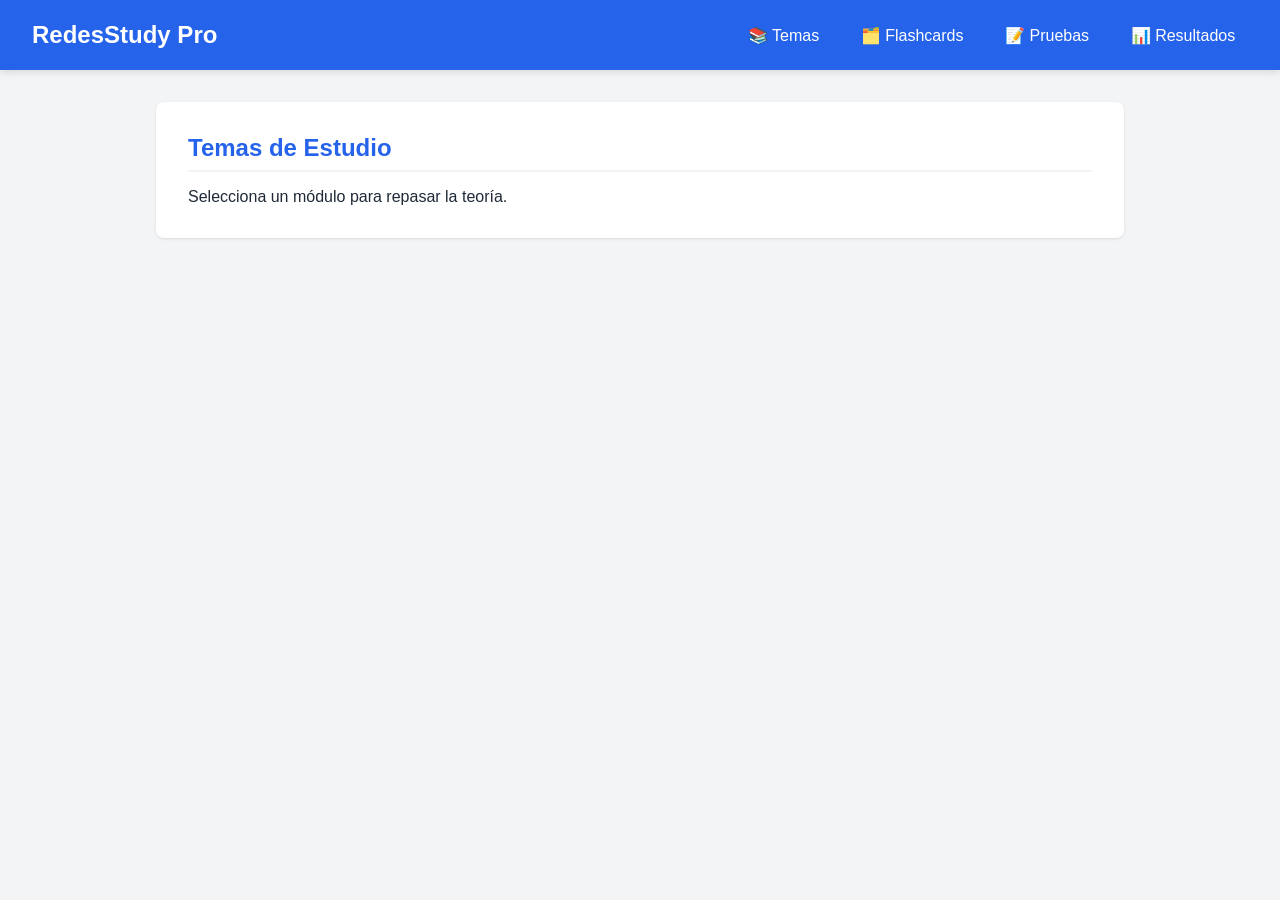
==== index.html @ f57ef997 "Feat: creacion de archivos base para aplicacion de estudios" ====
<!DOCTYPE html>
<html lang="es">
<head>
    <meta charset="UTF-8">
    <meta name="viewport" content="width=device-width, initial-scale=1.0">
    <title>StudyApp - Examen de Redes</title>
    <link rel="stylesheet" href="css/styles.css">
</head>
<body>
    <!-- Barra de Navegación -->
    <nav class="navbar">
        <div class="logo">RedesStudy Pro</div>
        <ul class="nav-links">
            <li><button onclick="navigateTo('temas')">📚 Temas</button></li>
            <li><button onclick="navigateTo('flashcards')">🗂️ Flashcards</button></li>
            <li><button onclick="navigateTo('pruebas')">📝 Pruebas</button></li>
            <li><button onclick="navigateTo('resultados')">📊 Resultados</button></li>
        </ul>
    </nav>

    <!-- Contenedor Principal -->
    <main id="app-content">
        
        <!-- Sección: Temas de Estudio -->
        <section id="temas" class="view-section active">
            <h2>Temas de Estudio</h2>
            <p>Selecciona un módulo para repasar la teoría.</p>
            <div id="temas-container" class="grid-container"></div>
        </section>

        <!-- Sección: Flashcards -->
        <section id="flashcards" class="view-section hidden">
            <h2>Flashcards</h2>
            <div id="flashcard-container"></div>
        </section>

        <!-- Sección: Pruebas -->
        <section id="pruebas" class="view-section hidden">
            <h2>Prueba de Conocimientos</h2>
            <div id="pruebas-container"></div>
        </section>

        <!-- Sección: Resultados -->
        <section id="resultados" class="view-section hidden">
            <h2>Análisis de Resultados</h2>
            <div id="resultados-container"></div>
        </section>

    </main>

    <!-- Scripts (El orden importa: primero los datos, luego la lógica) -->
    <script src="js/data.js"></script>
    <script src="js/app.js"></script>
</body>
</html>
---- css/styles.css ----
/* Variables Globales */
:root {
    --primary-color: #2563eb;
    --secondary-color: #1e40af;
    --bg-color: #f3f4f6;
    --text-color: #1f2937;
    --card-bg: #ffffff;
}

* {
    margin: 0;
    padding: 0;
    box-sizing: border-box;
    font-family: 'Segoe UI', Tahoma, Geneva, Verdana, sans-serif;
}

body {
    background-color: var(--bg-color);
    color: var(--text-color);
}

/* Navegación - Enfoque Móvil */
.navbar {
    background-color: var(--primary-color);
    padding: 1rem;
    display: flex;
    flex-direction: column; /* Apila logo y botones en móvil */
    gap: 1rem;
    align-items: center;
    color: white;
    box-shadow: 0 4px 6px -1px rgba(0, 0, 0, 0.1);
}

.logo {
    font-size: 1.25rem;
    font-weight: bold;
    text-align: center;
}

.nav-links {
    list-style: none;
    display: flex;
    flex-wrap: wrap; /* Permite que los botones bajen de línea si no caben */
    justify-content: center;
    gap: 0.5rem;
    width: 100%;
}

/* Botones con áreas táctiles más amplias */
.nav-links button {
    background: rgba(255, 255, 255, 0.1);
    border: 1px solid rgba(255, 255, 255, 0.2);
    color: white;
    font-size: 0.9rem;
    cursor: pointer;
    padding: 0.6rem 0.8rem;
    border-radius: 8px;
    transition: background-color 0.3s;
    flex-grow: 1; /* Los botones se estiran para llenar espacios vacíos en móvil */
    text-align: center;
}

.nav-links button:active,
.nav-links button:hover {
    background-color: var(--secondary-color);
}

/* Contenedor Principal */
main {
    width: 100%;
    max-width: 1000px;
    margin: 1rem auto;
    padding: 0 0.75rem; /* Menos padding lateral en móvil */
}

/* Control de Vistas */
.view-section {
    background-color: var(--card-bg);
    padding: 1.25rem;
    border-radius: 8px;
    box-shadow: 0 1px 3px rgba(0,0,0,0.1);
}

.hidden {
    display: none !important;
}

.active {
    display: block;
    animation: fadeIn 0.3s ease-in-out;
}

h2 {
    margin-bottom: 1rem;
    color: var(--primary-color);
    border-bottom: 2px solid var(--bg-color);
    padding-bottom: 0.5rem;
    font-size: 1.3rem;
}

/* Transición suave al cambiar de vista */
@keyframes fadeIn {
    from { opacity: 0; transform: translateY(5px); }
    to { opacity: 1; transform: translateY(0); }
}

/* --- MEDIA QUERIES (Tablets y Desktop) --- */
@media (min-width: 768px) {
    .navbar {
        flex-direction: row;
        justify-content: space-between;
        padding: 1rem 2rem;
    }

    .logo {
        font-size: 1.5rem;
    }

    .nav-links {
        width: auto;
        gap: 1rem;
    }

    .nav-links button {
        background: none;
        border: none;
        font-size: 1rem;
        flex-grow: 0;
    }

    main {
        margin: 2rem auto;
        padding: 0 1rem;
    }

    .view-section {
        padding: 2rem;
    }

    h2 {
        font-size: 1.5rem;
    }
}
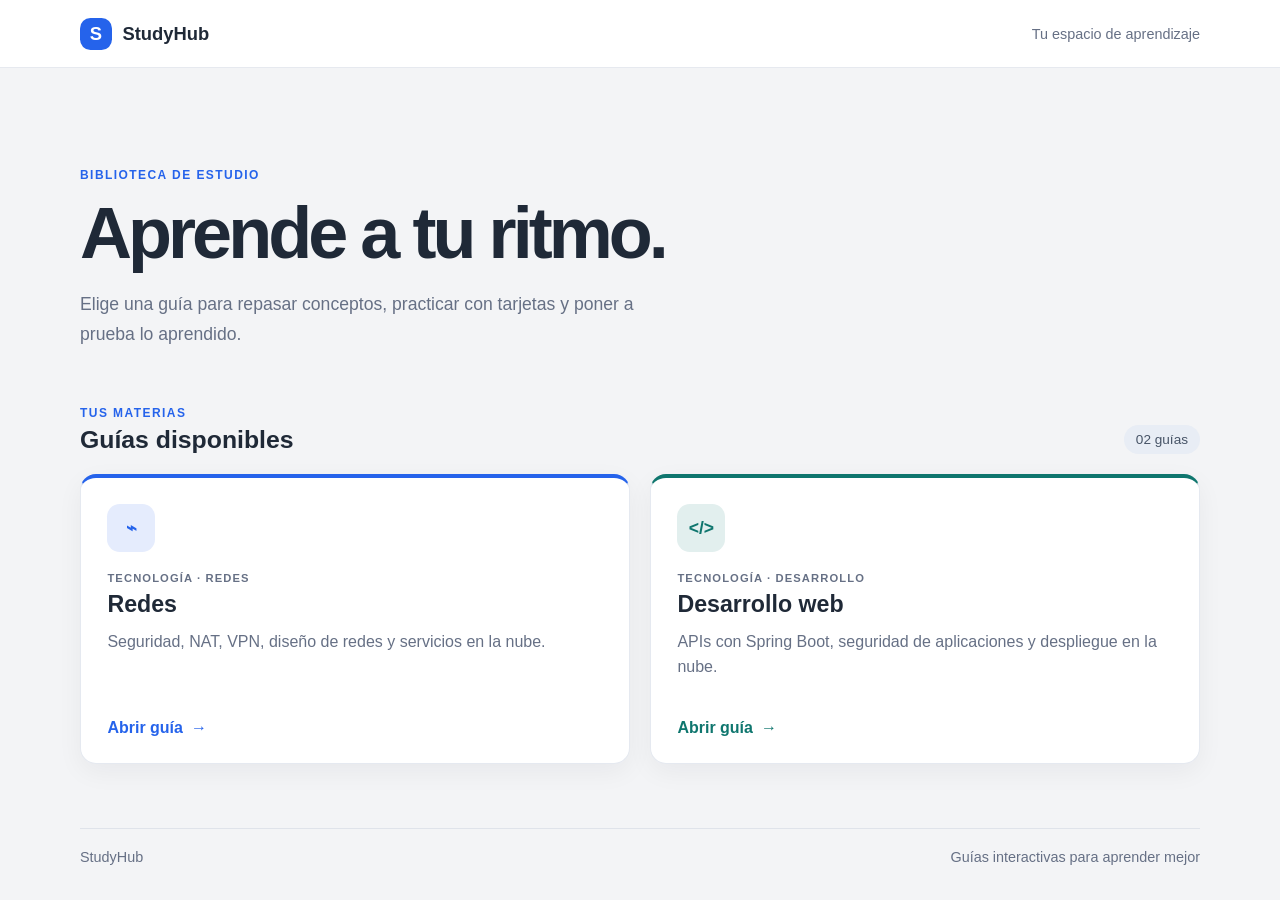
==== commit 72bd05b9: "Se actualiza index a dashboard general" ====
--- a/index.html
+++ b/index.html
@@ -3,53 +3,50 @@
 <head>
     <meta charset="UTF-8">
     <meta name="viewport" content="width=device-width, initial-scale=1.0">
-    <title>StudyApp - Examen de Redes</title>
+    <meta name="description" content="Accede a tus guías interactivas de estudio.">
+    <title>StudyHub | Guías de estudio</title>
     <link rel="stylesheet" href="css/styles.css">
 </head>
 <body>
-    <!-- Barra de Navegación -->
-    <nav class="navbar">
-        <div class="logo">RedesStudy Pro</div>
-        <ul class="nav-links">
-            <li><button onclick="navigateTo('temas')">📚 Temas</button></li>
-            <li><button onclick="navigateTo('flashcards')">🗂️ Flashcards</button></li>
-            <li><button onclick="navigateTo('pruebas')">📝 Pruebas</button></li>
-            <li><button onclick="navigateTo('resultados')">📊 Resultados</button></li>
-        </ul>
-    </nav>
-
-    <!-- Contenedor Principal -->
-    <main id="app-content">
-        
-        <!-- Sección: Temas de Estudio -->
-        <section id="temas" class="view-section active">
-            <h2>Temas de Estudio</h2>
-            <p>Selecciona un módulo para repasar la teoría.</p>
-            <div id="temas-container" class="grid-container"></div>
+    <header class="site-header">
+        <a class="brand" href="./" aria-label="StudyHub, inicio">
+            <span class="brand-mark" aria-hidden="true">S</span>
+            <span>StudyHub</span>
+        </a>
+        <span class="header-caption">Tu espacio de aprendizaje</span>
+    </header>
+    <main>
+        <section class="welcome">
+            <p class="eyebrow">BIBLIOTECA DE ESTUDIO</p>
+            <h1>Aprende a tu ritmo.</h1>
+            <p class="welcome-copy">Elige una guía para repasar conceptos, practicar con tarjetas y poner a prueba lo aprendido.</p>
         </section>
-
-        <!-- Sección: Flashcards -->
-        <section id="flashcards" class="view-section hidden">
-            <h2>Flashcards</h2>
-            <div id="flashcard-container"></div>
+        <section class="guides" aria-labelledby="guides-title">
+            <div class="section-heading">
+                <div>
+                    <p class="eyebrow">TUS MATERIAS</p>
+                    <h2 id="guides-title">Guías disponibles</h2>
+                </div>
+                <span class="guide-count">02 guías</span>
+            </div>
+            <div class="guide-grid">
+                <article class="guide-card network-card">
+                    <div class="guide-icon" aria-hidden="true">⌁</div>
+                    <p class="guide-category">TECNOLOGÍA · REDES</p>
+                    <h3>Redes</h3>
+                    <p>Seguridad, NAT, VPN, diseño de redes y servicios en la nube.</p>
+                    <a class="guide-link" href="Redes/">Abrir guía <span aria-hidden="true">→</span></a>
+                </article>
+                <article class="guide-card web-card">
+                    <div class="guide-icon" aria-hidden="true">&lt;/&gt;</div>
+                    <p class="guide-category">TECNOLOGÍA · DESARROLLO</p>
+                    <h3>Desarrollo web</h3>
+                    <p>APIs con Spring Boot, seguridad de aplicaciones y despliegue en la nube.</p>
+                    <a class="guide-link" href="Desarrollo_web/">Abrir guía <span aria-hidden="true">→</span></a>
+                </article>
+            </div>
         </section>
-
-        <!-- Sección: Pruebas -->
-        <section id="pruebas" class="view-section hidden">
-            <h2>Prueba de Conocimientos</h2>
-            <div id="pruebas-container"></div>
-        </section>
-
-        <!-- Sección: Resultados -->
-        <section id="resultados" class="view-section hidden">
-            <h2>Análisis de Resultados</h2>
-            <div id="resultados-container"></div>
-        </section>
-
     </main>
-
-    <!-- Scripts (El orden importa: primero los datos, luego la lógica) -->
-    <script src="js/data.js"></script>
-    <script src="js/app.js"></script>
+    <footer><span>StudyHub</span><span>Guías interactivas para aprender mejor</span></footer>
 </body>
-</html>+</html>
--- a/css/styles.css
+++ b/css/styles.css
@@ -1,143 +1,75 @@
-/* Variables Globales */
 :root {
+    color-scheme: light;
     --primary-color: #2563eb;
     --secondary-color: #1e40af;
     --bg-color: #f3f4f6;
     --text-color: #1f2937;
     --card-bg: #ffffff;
+    --muted-color: #667085;
 }
 
-* {
+* { box-sizing: border-box; }
+
+body {
+    min-width: 320px;
+    min-height: 100vh;
     margin: 0;
-    padding: 0;
-    box-sizing: border-box;
-    font-family: 'Segoe UI', Tahoma, Geneva, Verdana, sans-serif;
+    background: var(--bg-color);
+    color: var(--text-color);
+    font-family: "Segoe UI", Tahoma, Geneva, Verdana, sans-serif;
 }
 
-body {
-    background-color: var(--bg-color);
-    color: var(--text-color);
+.site-header {
+    display: flex;
+    align-items: center;
+    justify-content: space-between;
+    padding: 1.1rem max(1.25rem, calc((100% - 1120px) / 2));
+    background: var(--card-bg);
+    border-bottom: 1px solid #e6e9ef;
 }
 
-/* Navegación - Enfoque Móvil */
-.navbar {
-    background-color: var(--primary-color);
-    padding: 1rem;
-    display: flex;
-    flex-direction: column; /* Apila logo y botones en móvil */
-    gap: 1rem;
+.brand {
+    display: inline-flex;
     align-items: center;
-    color: white;
-    box-shadow: 0 4px 6px -1px rgba(0, 0, 0, 0.1);
+    gap: 0.65rem;
+    color: var(--text-color);
+    font-size: 1.15rem;
+    font-weight: 750;
+    text-decoration: none;
 }
 
-.logo {
-    font-size: 1.25rem;
-    font-weight: bold;
-    text-align: center;
+.brand-mark {
+    display: grid;
+    width: 2rem;
+    height: 2rem;
+    place-items: center;
+    border-radius: 0.65rem;
+    background: var(--primary-color);
+    color: white;
 }
 
-.nav-links {
-    list-style: none;
-    display: flex;
-    flex-wrap: wrap; /* Permite que los botones bajen de línea si no caben */
-    justify-content: center;
-    gap: 0.5rem;
-    width: 100%;
+.header-caption, footer { color: var(--muted-color); font-size: 0.9rem; }
+main { width: min(1120px, calc(100% - 2.5rem)); margin: 0 auto; }
+.welcome { padding: clamp(3rem, 8vw, 6.25rem) 0 3.5rem; }
+.eyebrow { margin: 0 0 0.8rem; color: var(--primary-color); font-size: 0.75rem; font-weight: 800; letter-spacing: 0.12em; }
+.welcome h1 { max-width: 680px; margin: 0; font-size: clamp(2.4rem, 6vw, 4.5rem); letter-spacing: -0.055em; line-height: 1.06; }
+.welcome-copy { max-width: 610px; margin: 1.2rem 0 0; color: var(--muted-color); font-size: 1.1rem; line-height: 1.7; }
+.section-heading { display: flex; align-items: end; justify-content: space-between; gap: 1rem; margin-bottom: 1.25rem; }
+.section-heading .eyebrow { margin-bottom: 0.35rem; }
+.section-heading h2 { margin: 0; font-size: 1.55rem; }
+.guide-count { padding: 0.45rem 0.75rem; border-radius: 999px; background: #e8edf5; color: #475467; font-size: 0.85rem; }
+.guide-grid { display: grid; grid-template-columns: repeat(auto-fit, minmax(min(100%, 300px), 1fr)); gap: 1.25rem; }
+.guide-card { display: flex; min-height: 290px; flex-direction: column; align-items: flex-start; padding: 1.65rem; border: 1px solid #e5e9f0; border-top: 4px solid var(--primary-color); border-radius: 1rem; background: var(--card-bg); box-shadow: 0 8px 26px rgb(16 24 40 / 5%); }
+.web-card { --primary-color: #0f766e; }
+.guide-icon { display: grid; min-width: 3rem; height: 3rem; place-items: center; padding: 0 0.55rem; border-radius: 0.8rem; background: color-mix(in srgb, var(--primary-color) 12%, white); color: var(--primary-color); font-size: 1.1rem; font-weight: 800; }
+.guide-category { margin: 1.25rem 0 0.45rem; color: var(--muted-color); font-size: 0.7rem; font-weight: 750; letter-spacing: 0.1em; }
+.guide-card h3 { margin: 0; font-size: 1.45rem; }
+.guide-card > p:not(.guide-category) { margin: 0.65rem 0 1.2rem; color: var(--muted-color); line-height: 1.6; }
+.guide-link { display: inline-flex; gap: 0.5rem; align-items: center; margin-top: auto; color: var(--primary-color); font-weight: 750; text-decoration: none; }
+.guide-link:hover { text-decoration: underline; }
+footer { display: flex; justify-content: space-between; gap: 1rem; width: min(1120px, calc(100% - 2.5rem)); margin: 4rem auto 0; padding: 1.25rem 0 1.5rem; border-top: 1px solid #dfe3ea; }
+
+@media (max-width: 540px) {
+    .header-caption { display: none; }
+    footer { flex-direction: column; gap: 0.35rem; }
 }
-
-/* Botones con áreas táctiles más amplias */
-.nav-links button {
-    background: rgba(255, 255, 255, 0.1);
-    border: 1px solid rgba(255, 255, 255, 0.2);
-    color: white;
-    font-size: 0.9rem;
-    cursor: pointer;
-    padding: 0.6rem 0.8rem;
-    border-radius: 8px;
-    transition: background-color 0.3s;
-    flex-grow: 1; /* Los botones se estiran para llenar espacios vacíos en móvil */
-    text-align: center;
-}
-
-.nav-links button:active,
-.nav-links button:hover {
-    background-color: var(--secondary-color);
-}
-
-/* Contenedor Principal */
-main {
-    width: 100%;
-    max-width: 1000px;
-    margin: 1rem auto;
-    padding: 0 0.75rem; /* Menos padding lateral en móvil */
-}
-
-/* Control de Vistas */
-.view-section {
-    background-color: var(--card-bg);
-    padding: 1.25rem;
-    border-radius: 8px;
-    box-shadow: 0 1px 3px rgba(0,0,0,0.1);
-}
-
-.hidden {
-    display: none !important;
-}
-
-.active {
-    display: block;
-    animation: fadeIn 0.3s ease-in-out;
-}
-
-h2 {
-    margin-bottom: 1rem;
-    color: var(--primary-color);
-    border-bottom: 2px solid var(--bg-color);
-    padding-bottom: 0.5rem;
-    font-size: 1.3rem;
-}
-
-/* Transición suave al cambiar de vista */
-@keyframes fadeIn {
-    from { opacity: 0; transform: translateY(5px); }
-    to { opacity: 1; transform: translateY(0); }
-}
-
-/* --- MEDIA QUERIES (Tablets y Desktop) --- */
-@media (min-width: 768px) {
-    .navbar {
-        flex-direction: row;
-        justify-content: space-between;
-        padding: 1rem 2rem;
-    }
-
-    .logo {
-        font-size: 1.5rem;
-    }
-
-    .nav-links {
-        width: auto;
-        gap: 1rem;
-    }
-
-    .nav-links button {
-        background: none;
-        border: none;
-        font-size: 1rem;
-        flex-grow: 0;
-    }
-
-    main {
-        margin: 2rem auto;
-        padding: 0 1rem;
-    }
-
-    .view-section {
-        padding: 2rem;
-    }
-
-    h2 {
-        font-size: 1.5rem;
-    }
-}
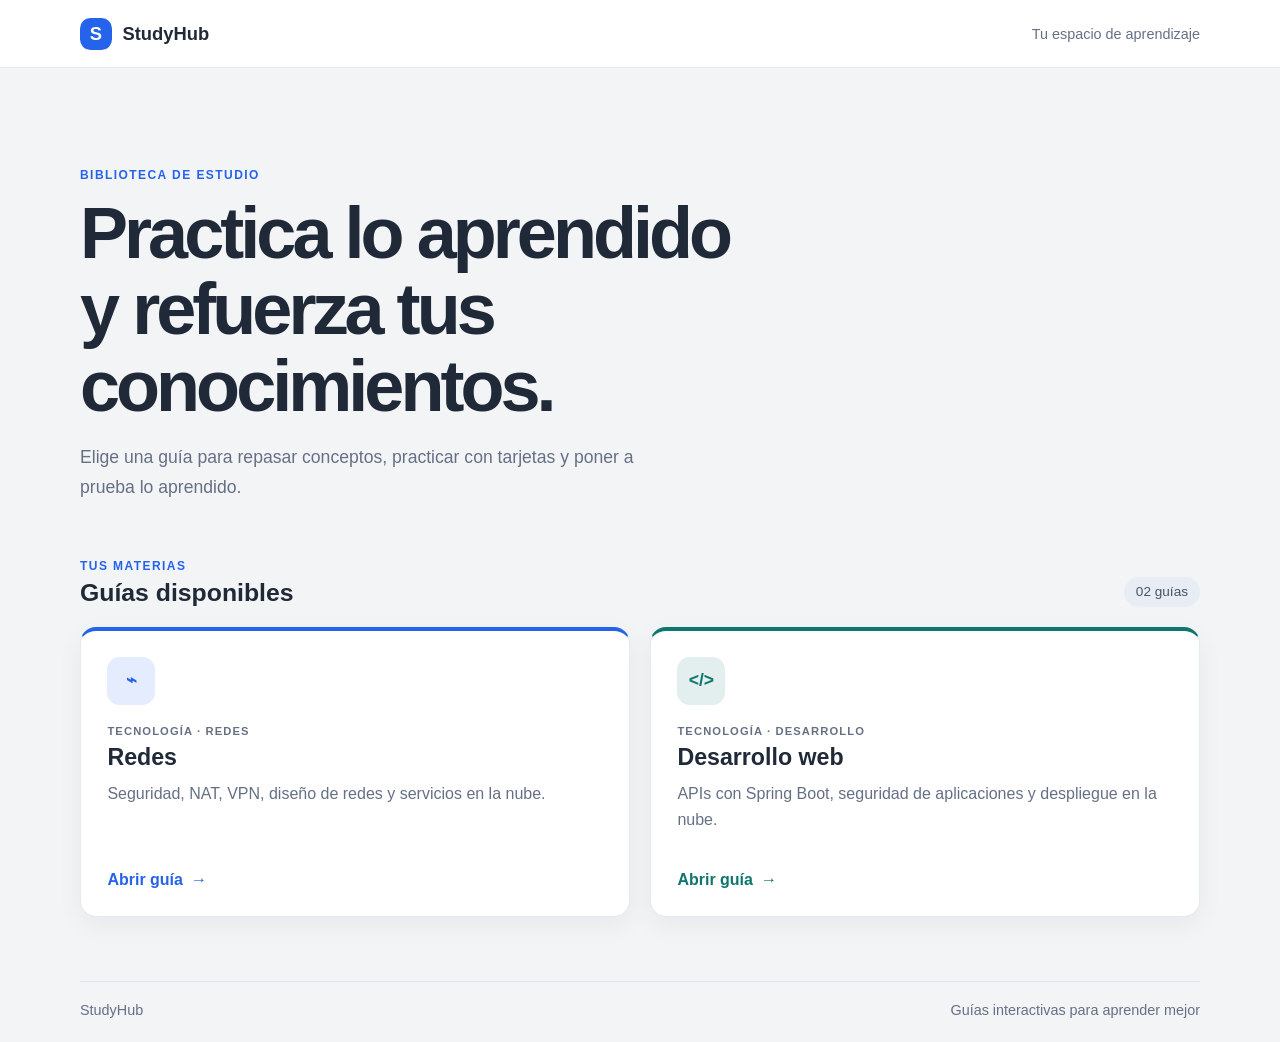
==== commit 11fd06f6: "feat: actualizacion de titulo" ====
--- a/index.html
+++ b/index.html
@@ -18,7 +18,7 @@
     <main>
         <section class="welcome">
             <p class="eyebrow">BIBLIOTECA DE ESTUDIO</p>
-            <h1>Aprende a tu ritmo.</h1>
+            <h1>Practica lo aprendido y refuerza tus conocimientos.</h1>
             <p class="welcome-copy">Elige una guía para repasar conceptos, practicar con tarjetas y poner a prueba lo aprendido.</p>
         </section>
         <section class="guides" aria-labelledby="guides-title">
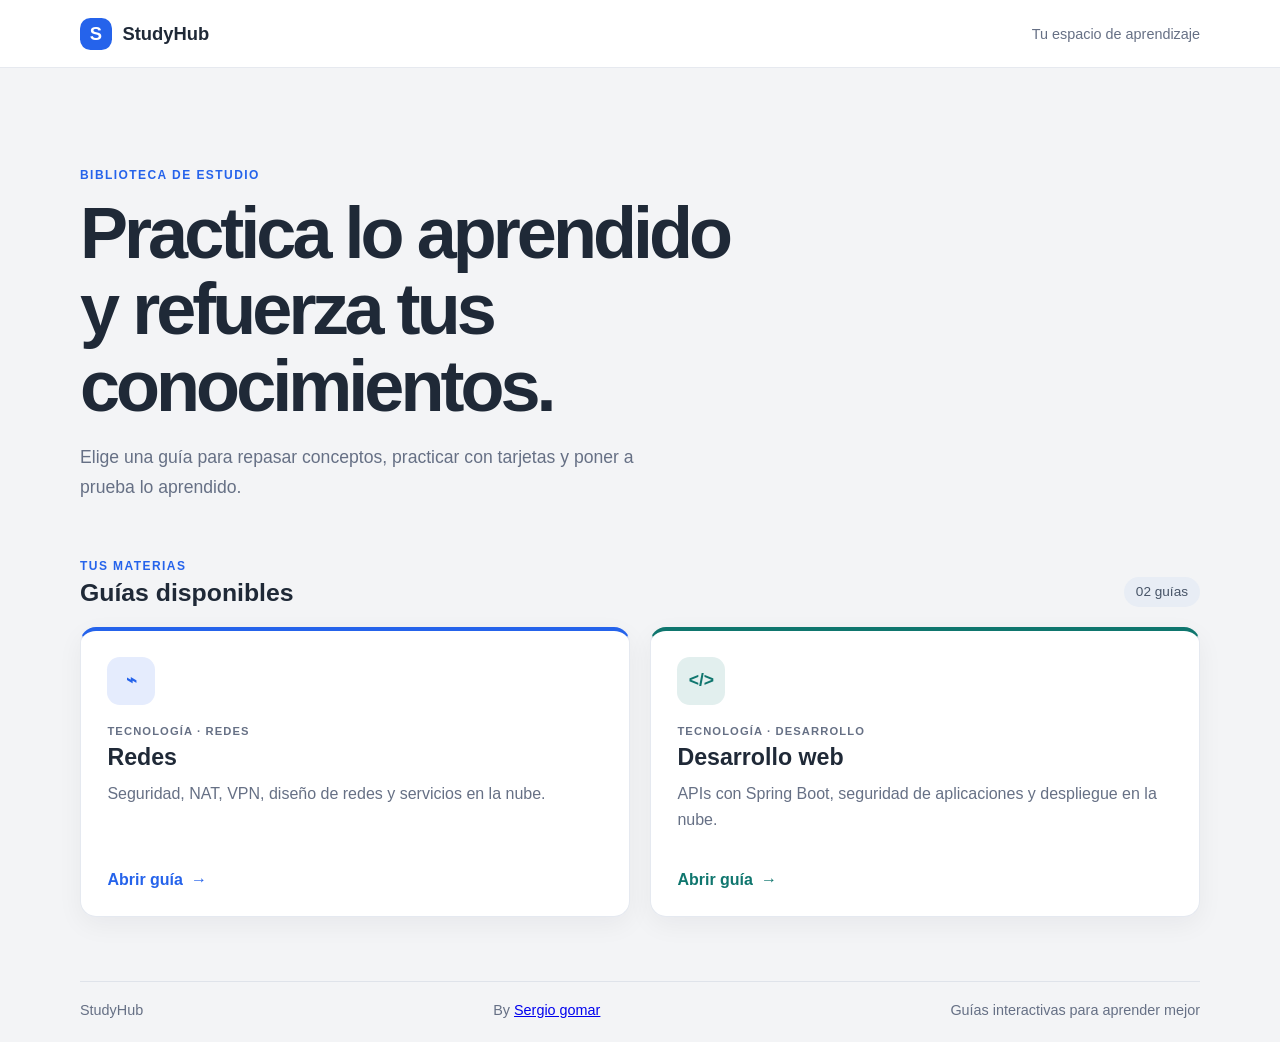
==== commit cc96e3e7: "Feat: Se agrega linkedin al footer xd" ====
--- a/index.html
+++ b/index.html
@@ -47,6 +47,6 @@
             </div>
         </section>
     </main>
-    <footer><span>StudyHub</span><span>Guías interactivas para aprender mejor</span></footer>
+    <footer><span>StudyHub</span><span>By <a href="https://www.linkedin.com/in/sergio-gomar/" target="_blank">Sergio gomar</a></span><span>Guías interactivas para aprender mejor</span></footer>
 </body>
 </html>
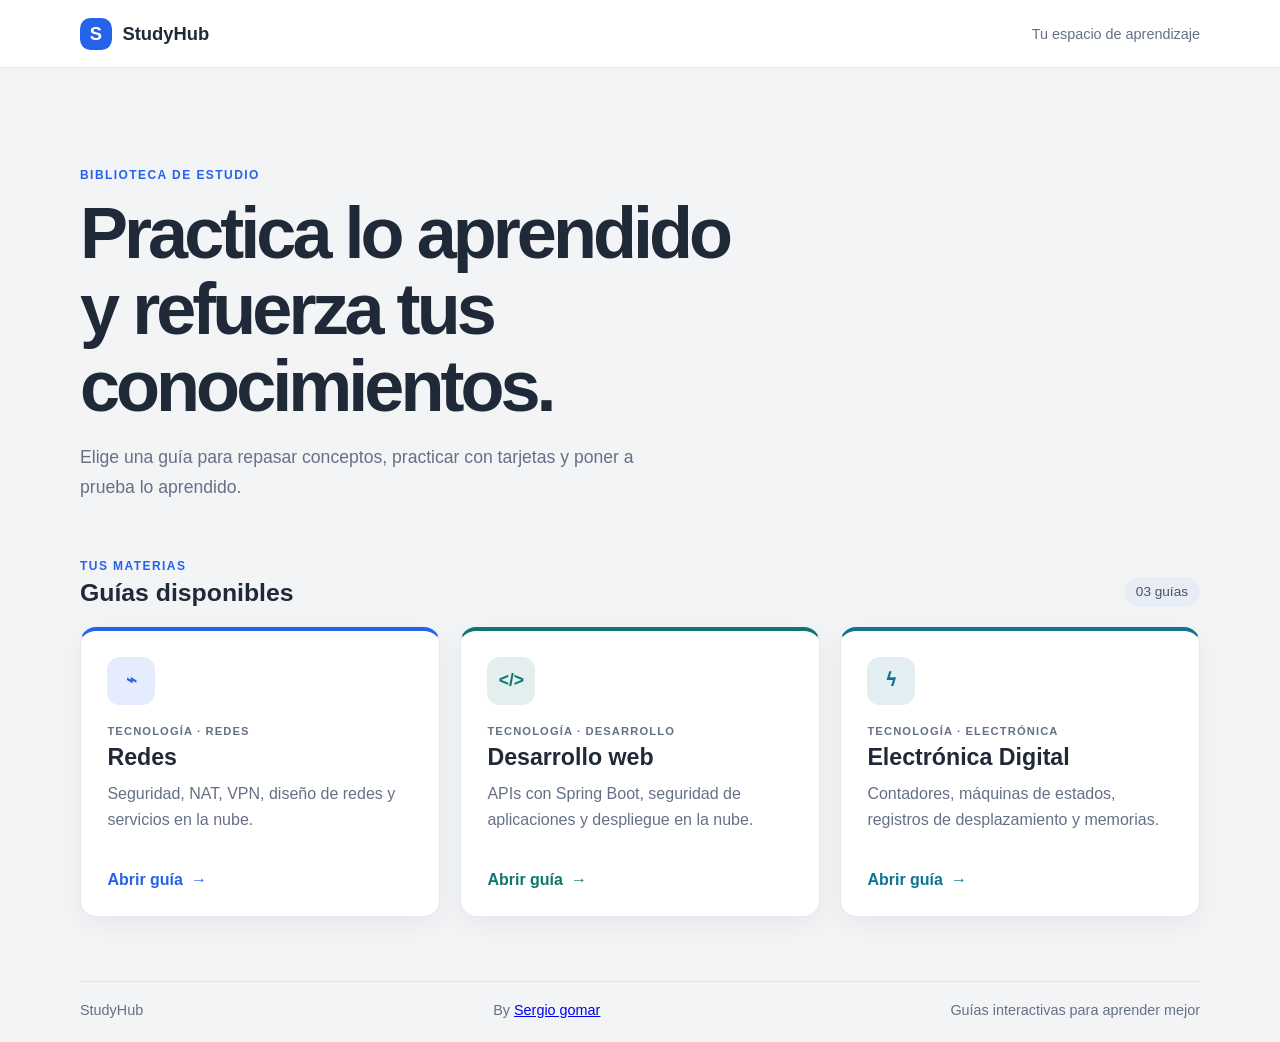
==== commit 1c628923: "feat: se agrega modulo de electronica digital" ====
--- a/index.html
+++ b/index.html
@@ -27,7 +27,7 @@
                     <p class="eyebrow">TUS MATERIAS</p>
                     <h2 id="guides-title">Guías disponibles</h2>
                 </div>
-                <span class="guide-count">02 guías</span>
+                <span class="guide-count">03 guías</span>
             </div>
             <div class="guide-grid">
                 <article class="guide-card network-card">
@@ -44,6 +44,13 @@
                     <p>APIs con Spring Boot, seguridad de aplicaciones y despliegue en la nube.</p>
                     <a class="guide-link" href="Desarrollo_web/">Abrir guía <span aria-hidden="true">→</span></a>
                 </article>
+                <article class="guide-card electronics-card">
+                    <div class="guide-icon" aria-hidden="true">ϟ</div>
+                    <p class="guide-category">TECNOLOGÍA · ELECTRÓNICA</p>
+                    <h3>Electrónica Digital</h3>
+                    <p>Contadores, máquinas de estados, registros de desplazamiento y memorias.</p>
+                    <a class="guide-link" href="Electronica_digital/">Abrir guía <span aria-hidden="true">→</span></a>
+                </article>
             </div>
         </section>
     </main>
--- a/css/styles.css
+++ b/css/styles.css
@@ -61,6 +61,7 @@
 .guide-grid { display: grid; grid-template-columns: repeat(auto-fit, minmax(min(100%, 300px), 1fr)); gap: 1.25rem; }
 .guide-card { display: flex; min-height: 290px; flex-direction: column; align-items: flex-start; padding: 1.65rem; border: 1px solid #e5e9f0; border-top: 4px solid var(--primary-color); border-radius: 1rem; background: var(--card-bg); box-shadow: 0 8px 26px rgb(16 24 40 / 5%); }
 .web-card { --primary-color: #0f766e; }
+.electronics-card { --primary-color: #0e7490; }
 .guide-icon { display: grid; min-width: 3rem; height: 3rem; place-items: center; padding: 0 0.55rem; border-radius: 0.8rem; background: color-mix(in srgb, var(--primary-color) 12%, white); color: var(--primary-color); font-size: 1.1rem; font-weight: 800; }
 .guide-category { margin: 1.25rem 0 0.45rem; color: var(--muted-color); font-size: 0.7rem; font-weight: 750; letter-spacing: 0.1em; }
 .guide-card h3 { margin: 0; font-size: 1.45rem; }
